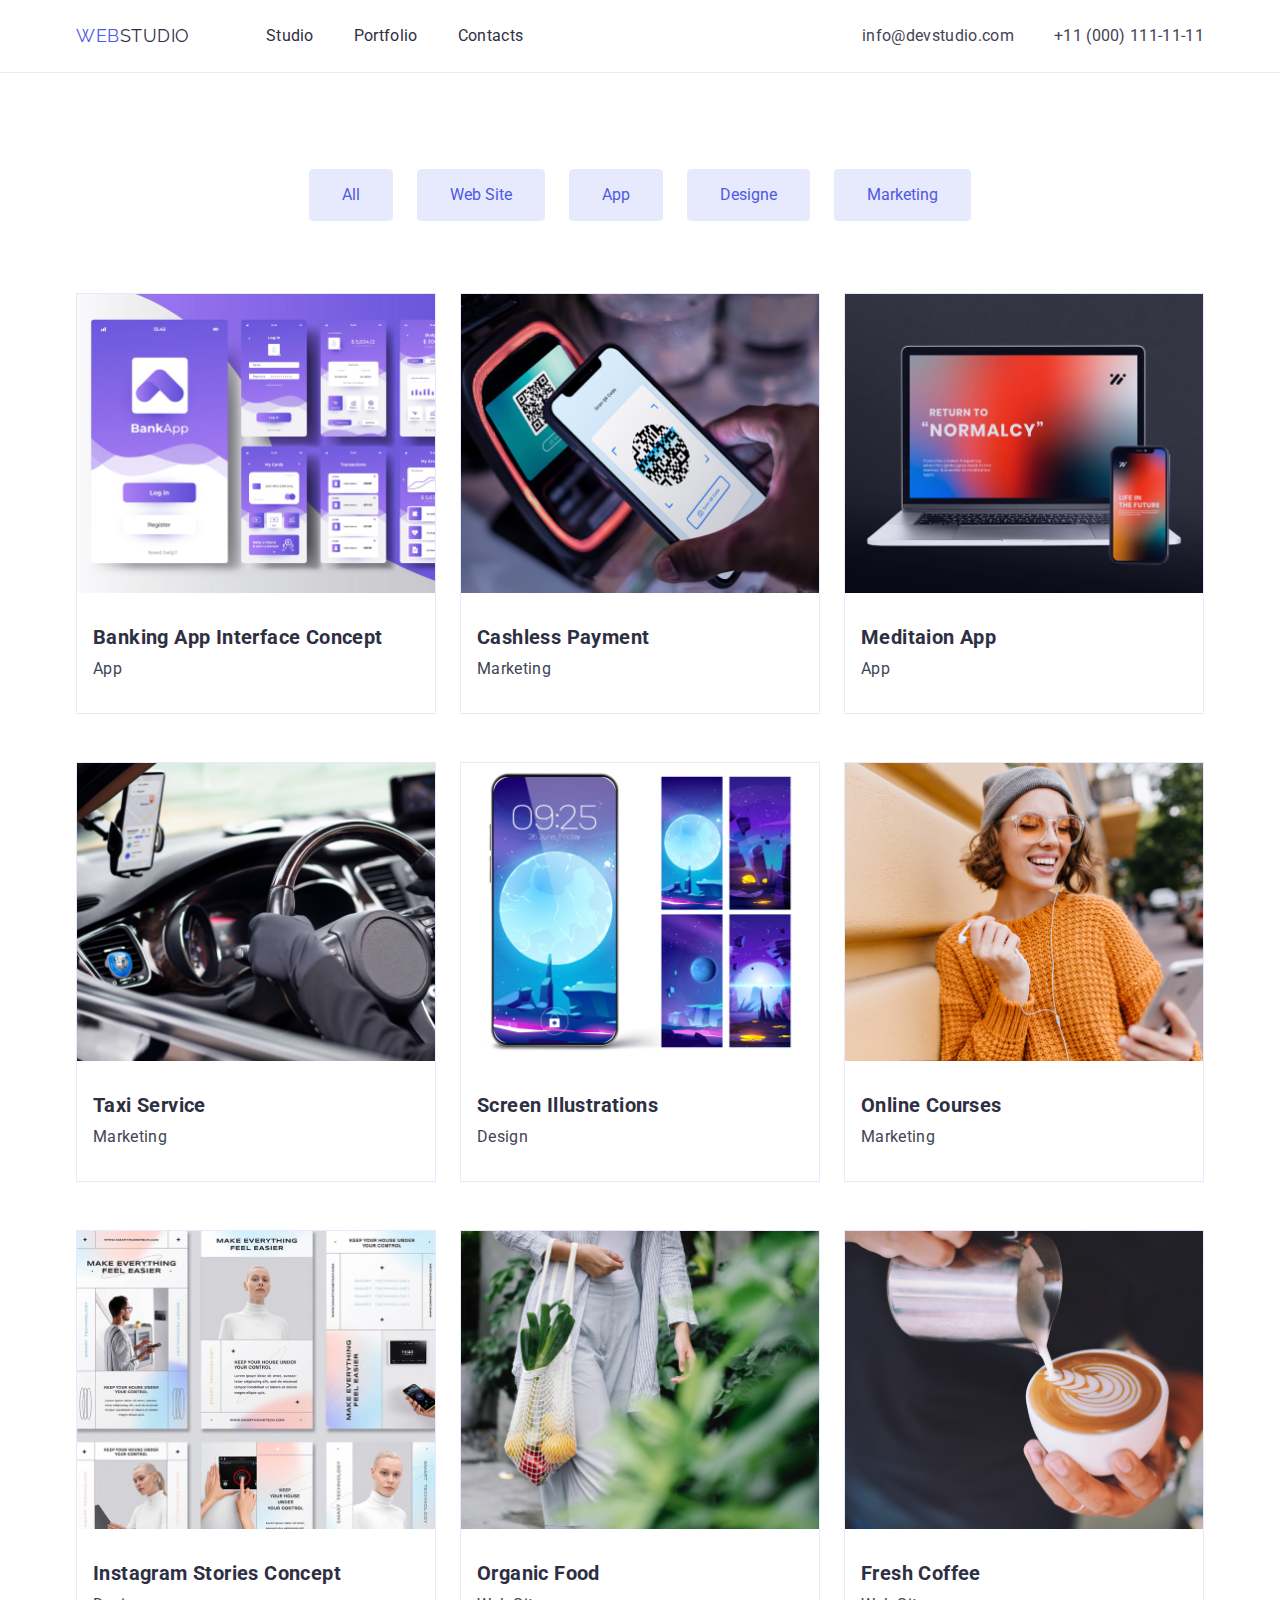
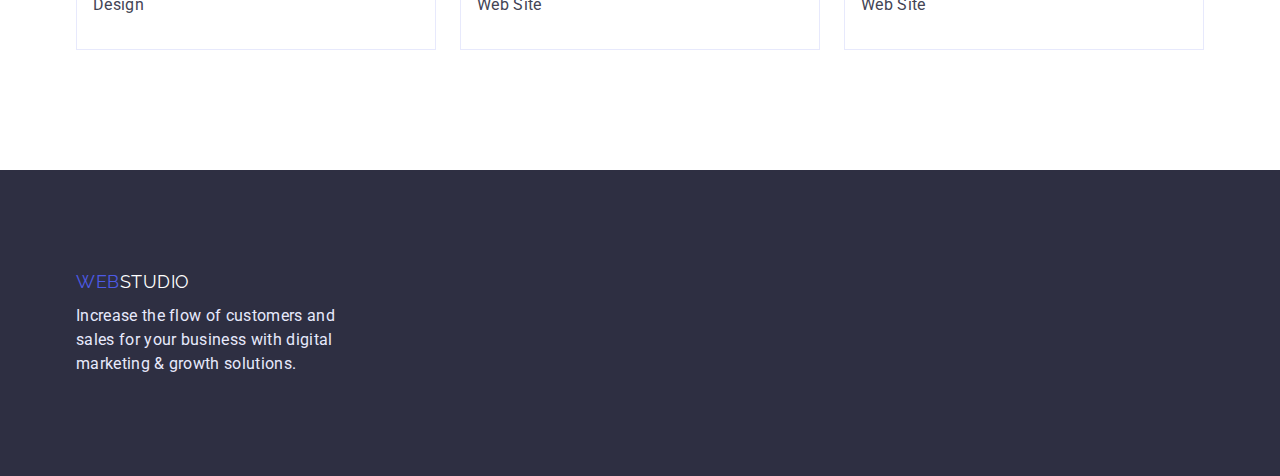
==== portfolio.html @ 27a955f4 "Initial commit" ====
<!DOCTYPE html>
<html lang="en">
  <head>
    <meta charset="UTF-8" />
    <meta http-equiv="X-UA-Compatible" content="IE=edge" />
    <meta name="viewport" content="width=device-width, initial-scale=1.0" />
    <title>Portfolio</title>
    <!-- fonts -->
    <link rel="preconnect" href="https://fonts.googleapis.com" />
    <link rel="preconnect" href="https://fonts.gstatic.com" crossorigin />
    <link
      href="https://fonts.googleapis.com/css2?family=Raleway:wght@800&family=Roboto:wght@400;500;700;900&display=swap"
      rel="stylesheet"
    />
    <link
      rel="stylesheet"
      href="https://cdnjs.cloudflare.com/ajax/libs/modern-normalize/1.1.0/modern-normalize.min.css"
    />
    <link rel="stylesheet" href="./css/style.css" />
  </head>

  <body>
    <header class="header">
      <div class="div-header container">
        <nav class="nav-link">
          <a href="./index.html" class="nav-logo link">
            <span class="logo-title">Web</span>Studio
          </a>
          <ul class="site-nav list">
            <li class="nav-li">
              <a href="./index.html" class="link url-nav">Studio</a>
            </li>
            <li class="nav-li">
              <a href="./portfolio.html" class="link url-nav">Portfolio</a>
            </li>
            <li class="nav-li"><a href="" class="link url-nav">Contacts</a></li>
          </ul>
        </nav>
        <address class="title-address">
          <ul class="ul-address list">
            <li class="li-address">
              <a href="mailto:info@devstudio.com" class="link url-nav"
                >info@devstudio.com</a
              >
            </li>
            <li class="li-address">
              <a href="tel:+110001111111" class="link url-nav"
                >+11 (000) 111-11-11</a
              >
            </li>
          </ul>
        </address>
      </div>
    </header>
    <main>
      <section class="portfolio section">
        <div class="container">
          <ul class="ul-p-button">
            <li class="li-p-button">
              <button type="button" class="portfolio-button">All</button>
            </li>
            <li class="li-p-button">
              <button type="button" class="portfolio-button">Web Site</button>
            </li>
            <li class="li-p-button">
              <button type="button" class="portfolio-button">App</button>
            </li>
            <li class="li-p-button">
              <button type="button" class="portfolio-button">Designe</button>
            </li>
            <li class="li-p-button">
              <button type="button" class="portfolio-button">Marketing</button>
            </li>
          </ul>
          <h1 hidden class="portfolio-main-title">картинки из интернета</h1>
          <ul class="ul-p">
            <li class="li-p-f">
              <div class="inside-li-p">
                <img src="./images/bankingapp.jpg" alt="bankingapp" />
                <h2 class="portfolio-title">Banking App Interface Concept</h2>
                <p class="portfolio-text">App</p>
              </div>
            </li>
            <li class="li-p-f">
              <div class="inside-li-p">
                <img src="./images/payment.jpg" alt="payment" />
                <h2 class="portfolio-title">Cashless Payment</h2>
                <p class="portfolio-text">Marketing</p>
              </div>
            </li>
            <li class="li-p-f">
              <div class="inside-li-p">
                <img src="./images/meditaion.jpg" alt="meditaion" />
                <h2 class="portfolio-title">Meditaion App</h2>
                <p class="portfolio-text">App</p>
              </div>
            </li>
            <li class="li-p-f">
              <div class="inside-li-p">
                <img src="./images/taxi.jpg" alt="taxi" />
                <h2 class="portfolio-title">Taxi Service</h2>
                <p class="portfolio-text">Marketing</p>
              </div>
            </li>
            <li class="li-p-f">
              <div class="inside-li-p">
                <img src="./images/screenillu.jpg" alt="screenillu" />
                <h2 class="portfolio-title">Screen Illustrations</h2>
                <p class="portfolio-text">Design</p>
              </div>
            </li>
            <li class="li-p-f">
              <div class="inside-li-p">
                <img src="./images/onlinecourses.jpg" alt="onlinecourses" />
                <h2 class="portfolio-title">Online Courses</h2>
                <p class="portfolio-text">Marketing</p>
              </div>
            </li>
            <li class="li-p-f">
              <div class="inside-li-p">
                <img
                  src="./images/instagramstories.jpg"
                  alt="instagramstories"
                />
                <h2 class="portfolio-title">Instagram Stories Concept</h2>
                <p class="portfolio-text">Design</p>
              </div>
            </li>
            <li class="li-p-f">
              <div class="inside-li-p">
                <img src="./images/organicfood.jpg" alt="organicfood" />
                <h2 class="portfolio-title">Organic Food</h2>
                <p class="portfolio-text">Web Site</p>
              </div>
            </li>
            <li class="li-p-f">
              <div class="inside-li-p">
                <img src="./images/freshcoffee.jpg" alt="freshcoffee" />
                <h2 class="portfolio-title">Fresh Coffee</h2>
                <p class="portfolio-text">Web Site</p>
              </div>
            </li>
          </ul>
        </div>
      </section>
    </main>
    <footer class="footer section">
      <div class="container">
        <a href="./index.html" class="footer-logo link">
          <span class="logo-title">Web</span>Studio
        </a>
        <p class="footer-text">
          Increase the flow of customers and <br />
          sales for your business with digital <br />
          marketing & growth solutions.
        </p>
      </div>
    </footer>
  </body>
</html>
---- css/style.css ----
:root {
    --main-color: #4d5ae5;
    --main-text-color: #2e2f42;
    --p-color: #434455;
    --card-buttons-color: #f4f4fd;
    --acent-color: #404bbf;
    --main-font: "Roboto", sans-serif;
    --main-white-color: #fff;
}

ul {
    margin: 0;
}

h1 {
    margin: 0;
}

h2 {
    margin: 0;
}

h3 {
    margin: 0;
}

p {
    margin: 0;
}

ul {
    padding: 0;
}

li {
    margin: 0;
}

img {
    display: block;
    max-width: 100%;
    height: auto;
}

.list {
    margin-left: 0;
    margin-right: 0;
}

body {
    font-family: 'Roboto', sans-serif;
    background-color: var(--main-white-color);
    font-size: 16px;
}

li {
    list-style-type: none;
}

.header {
    border-bottom: 1px solid #E7E9FC;
}

.link {
    text-decoration: none;
}


.portfolio-button {
    cursor: pointer;
    background-color: #E7E9FC;
    color: var(--main-color);
    border-radius: 4px;
    border: 1px solid #E7E9FC;
    display: flex;
    flex-direction: row;
    align-items: flex-start;
    padding: 16px 32px;
    gap: 10px;
}



.portfolio-button:hover {
    background-color: var(--acent-color);
        color: var(--main-white-color);
        box-shadow: 0px 3px 1px rgba(0, 0, 0, 0.1), 0px 2px 1px rgba(0, 0, 0, 0.08), 0px 2px 2px rgba(0, 0, 0, 0.12);
}

.portfolio-button:focus {
    background-color: var(--acent-color);
        color: var(--main-white-color);
        box-shadow: 0px 3px 1px rgba(0, 0, 0, 0.1), 0px 2px 1px rgba(0, 0, 0, 0.08), 0px 2px 2px rgba(0, 0, 0, 0.12);
}

.link {
text-decoration: none;
}

.nav-logo {
    color: var(--main-text-color);
    font-family: "Raleway";
    font-style: normal;
    font-weight: 800px;
    font-size: 18px;
    line-height: 1.3;
    letter-spacing: 0.03em;
    text-transform: uppercase;
}

.footer-logo {
    color: var(--main-white-color);
    font-family: "Raleway";
    font-weight: 800px;
    font-size: 18px;
    line-height: 1.3;
    letter-spacing: 0.03em;
    text-transform: uppercase;
    display: block;
    margin-bottom: 10px;
}

.footer-text {
    color: #E7E9FC;
        line-height: 1.5;
        letter-spacing: 0.02em;
}

.logo-title {
    color: var(--main-color);
}

.site-nav .link {
    color: var(--main-text-color);
    font-weight: 500px;
    line-height: 1.5;
    letter-spacing: 0.02em;
    display: block;
}

.ul-address-list .link {
    color: var(--p-color);
    font-style: normal;
    line-height: 1.5;
    letter-spacing: 0.02em;
}

.ul-address-list .link:hover,
.ul-address-list .link:focus {
    color: var(--acent-color);
}


.hero {
    padding-top: 188px;
    padding-bottom: 188px;
    background-color: var(--main-text-color);
}
.hero-title {
    color: var(--main-white-color);
        font-size: 56px;
        line-height: 1;
        text-align: center;
        letter-spacing: 0.02em;
        width: 500px;
        margin-right: auto;
        margin-left: auto;
}

.section {
    padding-top: 120px;
    padding-bottom: 120px;
}

.hero-button {
    background-color: var(--main-color);
    color: var(--main-white-color);
    display: flex;
        flex-direction: row;
        align-items: flex-start;
        padding: 16px 32px;
        gap: 10px;
        cursor: pointer;
        background: #4D5AE5;
            box-shadow: 0px 4px 4px rgba(0, 0, 0, 0.15);
            border-radius: 4px;
            border-color: transparent;
}
.hero-button:focus, .hero-button:hover {
    background-color: var(--acent-color);
}

.list .link {
    color: var(--main-text-color);
}

.choise-title {
    color: var(--main-text-color);
        font-size: 36px;
        line-height: 1.1;
        text-transform: capitalize;
        letter-spacing: 0.02em;
}

.specific-title {
    color: var(--main-text-color);
        font-weight: 500px;
        font-size: 20px;
        line-height: 1.2;
        letter-spacing: 0.02em;
        margin-bottom: 8px;
}

.specific-text {
    color: var(--p-color);
        line-height: 1.5;
        letter-spacing: 0.02em;
}

.team {
    background-color: var(--card-buttons-color);
}

.team-title {
    color: var(--main-text-color);
    font-size: 36px;
    line-height: 1;
    letter-spacing: 0.02em;
    text-transform: capitalize    
}

.team-crew {
    color: var(--main-text-color);
        font-weight: 500px;
        font-size: 20;
        line-height: 1.2;
        letter-spacing: 0.02em;
}

.team-post {
    color: var(--p-color);
        line-height: 1.5;
        letter-spacing: 0.02em;
}

.footer {
    background-color: var(--main-text-color);
    padding: 100px 0;
}

.ul-address .link {
    color: var(--p-color);
        font-style: normal;
        line-height: 1.5;
        letter-spacing: 0.02em;
}

.ul-address .link:hover {
color: var(--acent-color);
}

.ul-address .link:focus {
    color: var(--acent-color);
}

.link:focus, .link:hover {
    color: var(--acent-color);
}

.portfolio-title {
    width: 500px;
    color: var(--main-text-color);
    font-size: 20px;
    line-height: 1.2;
    letter-spacing: 0.02em;
    margin-top: 32px;
    margin-bottom: 8px;
    padding-left: 16px;
}

.portfolio-text {
    color: var(--p-color);
    font-size: 16px;
    line-height: 1.5;
    letter-spacing: 0.02em;
    padding-bottom: 32px;
    padding-left: 16px;
}

.container {
    width: 1158px;
    padding-left: 15px;
    padding-right: 15px;
    margin: 0 auto;
}
 
.site-nav {
    margin-left: 76px;
    display: flex;
}

.ul-address {
    display: flex;
}

.nav-link {
    align-items: center;
    display: flex;
}

.nav-logo {
    display: block;
    padding-top: 24px;
    padding-bottom: 24px;
}

.url-nav {
    padding-top: 24px;
    padding-bottom: 24px;
}

.div-header {
    display: flex;
    align-items: center;
}

.nav-li:not(:last-child) {
    margin-right: 40px;
}

.li-address:not(:last-child) {
    margin-right: 40px;
}

.title-address {
    margin-left: auto;
}


.hero-button {
    margin-top: 48px;
    margin-left: auto;
    margin-right: auto;
}

.specifics {
    padding-bottom: 0;
}

.specific-ul {
    display: flex;
}

.specific-li:not(:last-child) {
    margin-right: 24px;
}

.specific-li {
    max-width: 264px;
}

.choise-title {
    text-align: center;
    margin-bottom: 72px;
}

.choise-ul {
    display: flex;
}

.choise-li:not(:last-child) {
    margin-right: 24px;
}

.team-title {
    text-align: center;
    margin-bottom: 72px;
}

.team-ul {
    display: flex;
}

.team-li:not(:last-child) {
    margin-right: 24px;
}

.team-div {
    background-color: var(--main-white-color);
    text-align: center;
    box-shadow: 0px 1px 6px rgba(46, 47, 66, 0.08), 0px 1px 1px rgba(46, 47, 66, 0.16), 0px 2px 1px rgba(46, 47, 66, 0.08);
        border-radius: 0px 0px 4px 4px;
        padding-bottom: 32px;
        padding-top: 32px;
}

.team-crew {
    margin-bottom: 8px;
}

.footer-link {
    padding-top: 100px;
    margin-bottom: 16px;
}

.ul-p-button {
    display: flex;
}

.li-p-button:not(:last-child) {
    margin-right: 24px;
}

.li-p-button {
    align-self: center;
}

.div-p-button {
    margin-bottom: 72px;
}

.ul-p {
    display: flex;
    flex-wrap: wrap;
    margin-top: 72px;
}

.div-ul-p:not(:last-child) {
    margin-bottom: 48px;
}

.li-p-f {
    width: 360px;
    margin-right: 24px;
    margin-bottom: 48px;
    
}

.portfolio-main-title {
    position: absolute;
        width: 1px;
        height: 1px;
        margin: -1px;
        border: 0;
        padding: 0;
        white-space: nowrap;
        clip-path: inset(100%);
        clip: rect(0 0 0 0);
        overflow: hidden;
}

.li-p-f:nth-child(3n) {
    margin-right: 0;
}

.li-p-f:nth-last-child(-n + 3) {
    margin-bottom: 0;
}

.inside-li-p {
    background: #FFFFFF;
    border: 1px solid #E7E9FC;
}

.ul-p-button {
    justify-content: center;
}

.portfolio {
    padding-top: 96px;
}
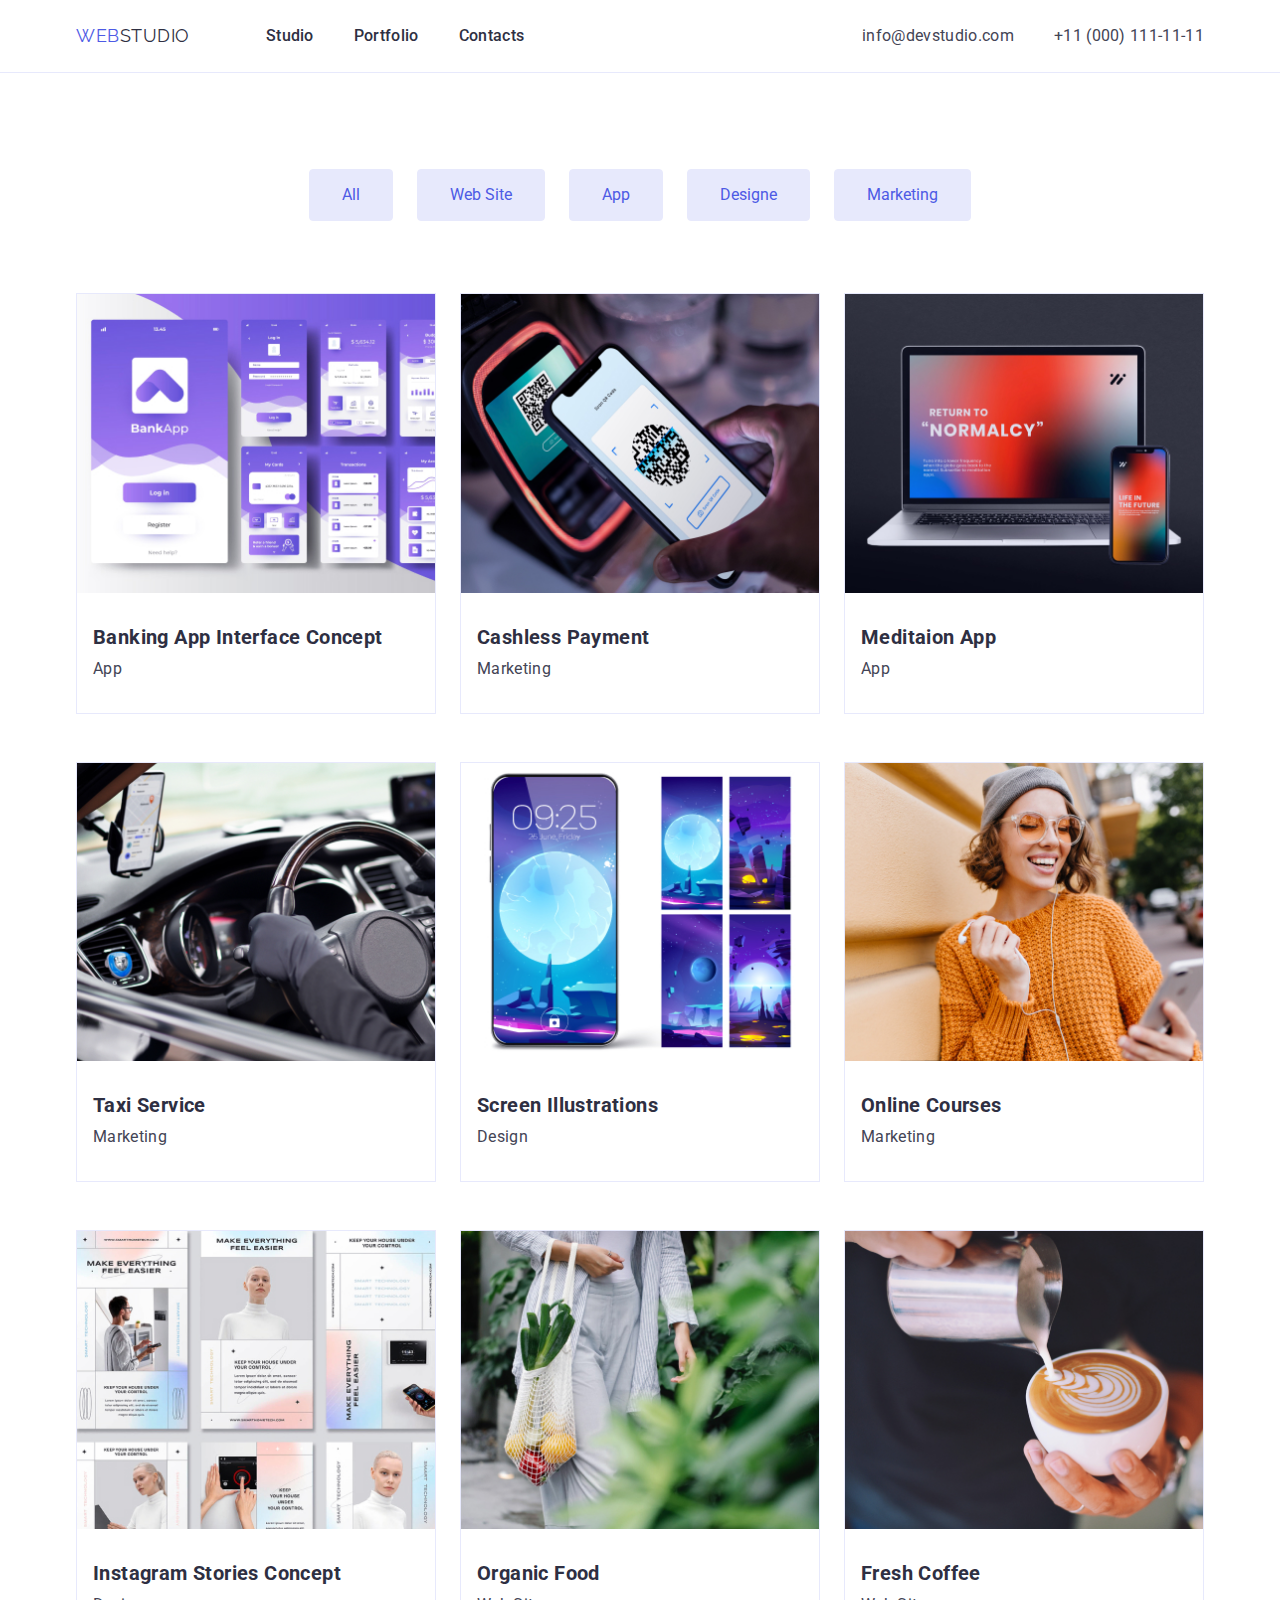
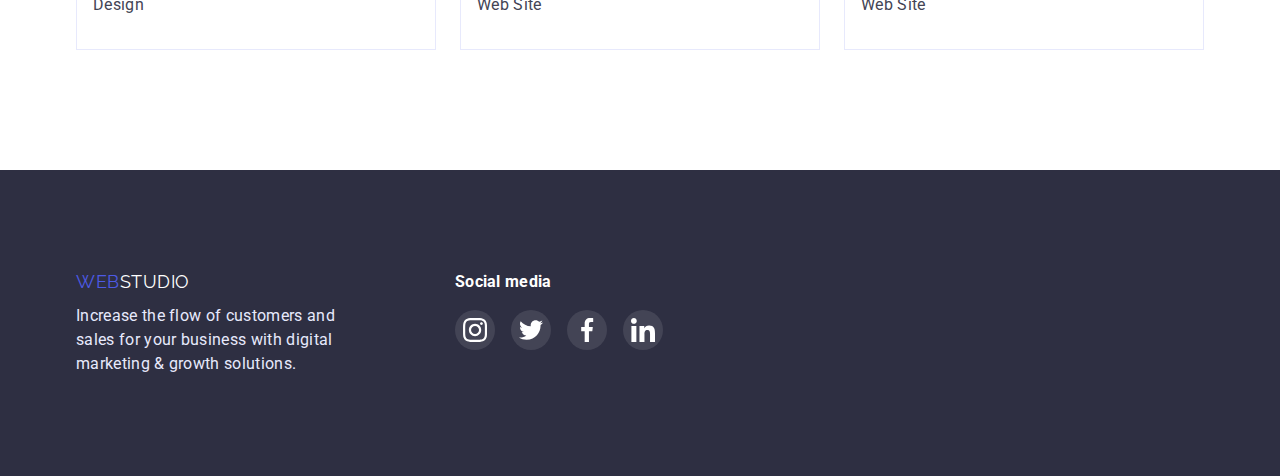
==== commit 24493dd8: "up2" ====
--- a/portfolio.html
+++ b/portfolio.html
@@ -76,7 +76,11 @@
           <ul class="ul-p">
             <li class="li-p-f">
               <div class="inside-li-p">
-                <img src="./images/bankingapp.jpg" alt="bankingapp" />
+                <img
+                  src="./images/bankingapp.jpg"
+                  alt="bankingapp"
+                  class="portfolio-img"
+                />
                 <h2 class="portfolio-title">Banking App Interface Concept</h2>
                 <p class="portfolio-text">App</p>
               </div>
@@ -145,15 +149,50 @@
       </section>
     </main>
     <footer class="footer section">
-      <div class="container">
-        <a href="./index.html" class="footer-logo link">
-          <span class="logo-title">Web</span>Studio
-        </a>
-        <p class="footer-text">
-          Increase the flow of customers and <br />
-          sales for your business with digital <br />
-          marketing & growth solutions.
-        </p>
+      <div class="container footer-flex">
+        <div class="footer-box">
+          <a href="./index.html" class="footer-logo link">
+            <span class="logo-title">Web</span>Studio
+          </a>
+          <p class="footer-text">
+            Increase the flow of customers and <br />
+            sales for your business with digital <br />
+            marketing & growth solutions.
+          </p>
+        </div>
+        <div class="footer-socials-box">
+          <h2 class="footer-title">Social media</h2>
+          <ul class="footer-socials-list">
+            <li class="footer-social">
+              <a href="" class="footer-socials-link">
+                <svg class="footer-socials-svg">
+                  <use href="./images/symbol-defs.svg#icon-instagram"></use>
+                </svg>
+              </a>
+            </li>
+            <li class="footer-social">
+              <a href="" class="footer-socials-link">
+                <svg class="footer-socials-svg">
+                  <use href="./images/symbol-defs.svg#icon-twitter"></use>
+                </svg>
+              </a>
+            </li>
+            <li class="footer-social">
+              <a href="" class="footer-socials-link">
+                <svg class="footer-socials-svg">
+                  <use href="./images/symbol-defs.svg#icon-facebook"></use>
+                </svg>
+              </a>
+            </li>
+            <li class="footer-social">
+              <a href="" class="footer-socials-link">
+                <svg class="footer-socials-svg">
+                  <use href="./images/symbol-defs.svg#icon-linkedin"></use>
+                </svg>
+              </a>
+            </li>
+          </ul>
+        </div>
       </div>
     </footer>
   </body>
--- a/css/style.css
+++ b/css/style.css
@@ -132,7 +132,7 @@
 
 .site-nav .link {
     color: var(--main-text-color);
-    font-weight: 500px;
+    font-weight: 500;
     line-height: 1.5;
     letter-spacing: 0.02em;
     display: block;
@@ -154,7 +154,14 @@
 .hero {
     padding-top: 188px;
     padding-bottom: 188px;
-    background-color: var(--main-text-color);
+    background-image: linear-gradient(
+    rgba(46, 47, 66, 0.7),
+    rgba(46, 47, 66, 0.7)),
+    url(../images/people-office.jpg);
+    background-repeat: no-repeat;
+    background-position: center;
+    max-width: 1440px;
+    margin: 0 auto;
 }
 .hero-title {
     color: var(--main-white-color);
@@ -209,12 +216,15 @@
         line-height: 1.2;
         letter-spacing: 0.02em;
         margin-bottom: 8px;
+        margin-top: 8px;
+        background-color: var(--main-white-color);
 }
 
 .specific-text {
     color: var(--p-color);
         line-height: 1.5;
         letter-spacing: 0.02em;
+        background-color: var(--main-white-color);
 }
 
 .team {
@@ -246,6 +256,10 @@
 .footer {
     background-color: var(--main-text-color);
     padding: 100px 0;
+}
+
+.footer-flex {
+    display: flex;
 }
 
 .ul-address .link {
@@ -383,6 +397,10 @@
 
 .team-li:not(:last-child) {
     margin-right: 24px;
+}
+
+.team-li {
+    box-shadow: 0px 1px 6px rgba(46, 47, 66, 0.08), 0px 1px 1px rgba(46, 47, 66, 0.16), 0px 2px 1px rgba(46, 47, 66, 0.08);
 }
 
 .team-div {
@@ -468,4 +486,166 @@
 
 .portfolio {
     padding-top: 96px;
+}
+
+.inside-li-p:hover {
+    box-shadow: 0px 1px 6px rgba(46, 47, 66, 0.08), 0px 1px 1px rgba(46, 47, 66, 0.16), 0px 2px 1px rgba(46, 47, 66, 0.08);
+}
+
+.team-social-items {
+    width: 16px;
+    height: 16px;
+    fill: var(--card-buttons-color);
+}
+
+.socials-list {
+    display: flex;
+    gap: 20px;
+    margin-top: 8px;
+    justify-content: center;
+}
+
+.socials-link {
+    width: 100%;
+        height: 100%;
+        display: flex;
+        justify-content: center;
+        border-radius: 50%;
+        background-color: var(--main-color);
+        align-items: center;
+}
+
+.socials-link:hover {
+    background-color: var(--acent-color);
+}
+
+.socials-link:focus {
+    background-color: var(--acent-color);
+}
+
+.team-social {
+    width: 40px;
+    height: 40px;
+}
+
+.specific-svg-box {
+    display: flex;
+    justify-content: center;
+    align-items: center;
+    width: 264px;
+    height: 112px;
+    background-color: var(--card-buttons-color);
+}
+
+.specific-svg {
+    width: 64px;
+    height: 64px;
+}
+
+.customers-title {
+    font-size: 36px;
+    line-height: 1.11;
+    text-align: center;
+    letter-spacing: 0.02em;
+    text-transform: capitalize;
+    color: var(--main-text-color);
+    margin-bottom: 72px;
+}
+
+.customers-list {
+    display: flex;
+        justify-content: center;
+}
+
+.customers-items:not(:last-child) {
+    margin-right: 24px;
+}
+
+.customers-items {
+
+}
+
+.customers-link {
+    display: block;
+    padding-top: 16px;
+    padding-bottom: 16px;
+    padding-right: 32px;
+    padding-left: 32px;
+    border: #8E8F99 1px solid;
+    border-radius: 5%;
+    width: 168px;
+}
+
+.customers-svg {
+    width: 104px;
+    height: 56px;
+    fill: #8E8F99;
+}
+
+.customers-link:hover .customers-svg {
+    fill: var(--acent-color);
+}
+
+.customers-link:hover {
+    border: var(--acent-color) 1px solid;
+}
+
+.customers-link:focus {
+    border: var(--acent-color) 1px solid;
+}
+
+.customers-link:focus .customers-svg {
+    fill: var(--acent-color);
+}
+
+.footer-title {
+    font-size: 16px;
+    line-height: 1.5;
+    letter-spacing: 0.02em;
+    color: #FFFFFF;
+    margin-bottom: 16px;
+}
+
+.footer-socials-list {
+    display: flex;
+}
+
+.footer-socials-svg {
+    width: 24px;
+    height: 24px;
+    fill: #FFFFFF;
+}
+
+.footer-socials-link {
+    width: 100%;
+    height: 100%;
+    display: flex;
+    justify-content: center;
+    border-radius: 50%;
+    align-items: center;
+}
+
+.footer-social {
+    width: 40px;
+    height: 40px;
+}
+
+.footer-social:not(:last-child) {
+    margin-right: 16px;
+}
+
+.footer-socials-link:hover {
+    background-color: #31D0AA;
+}
+
+.footer-socials-link:focus {
+    background-color: #31D0AA;
+}
+
+.footer-box {
+    margin-right: 120px;
+}
+
+.footer-socials-link {
+        background-color: rgba(255, 255, 255, 0.1);
 }